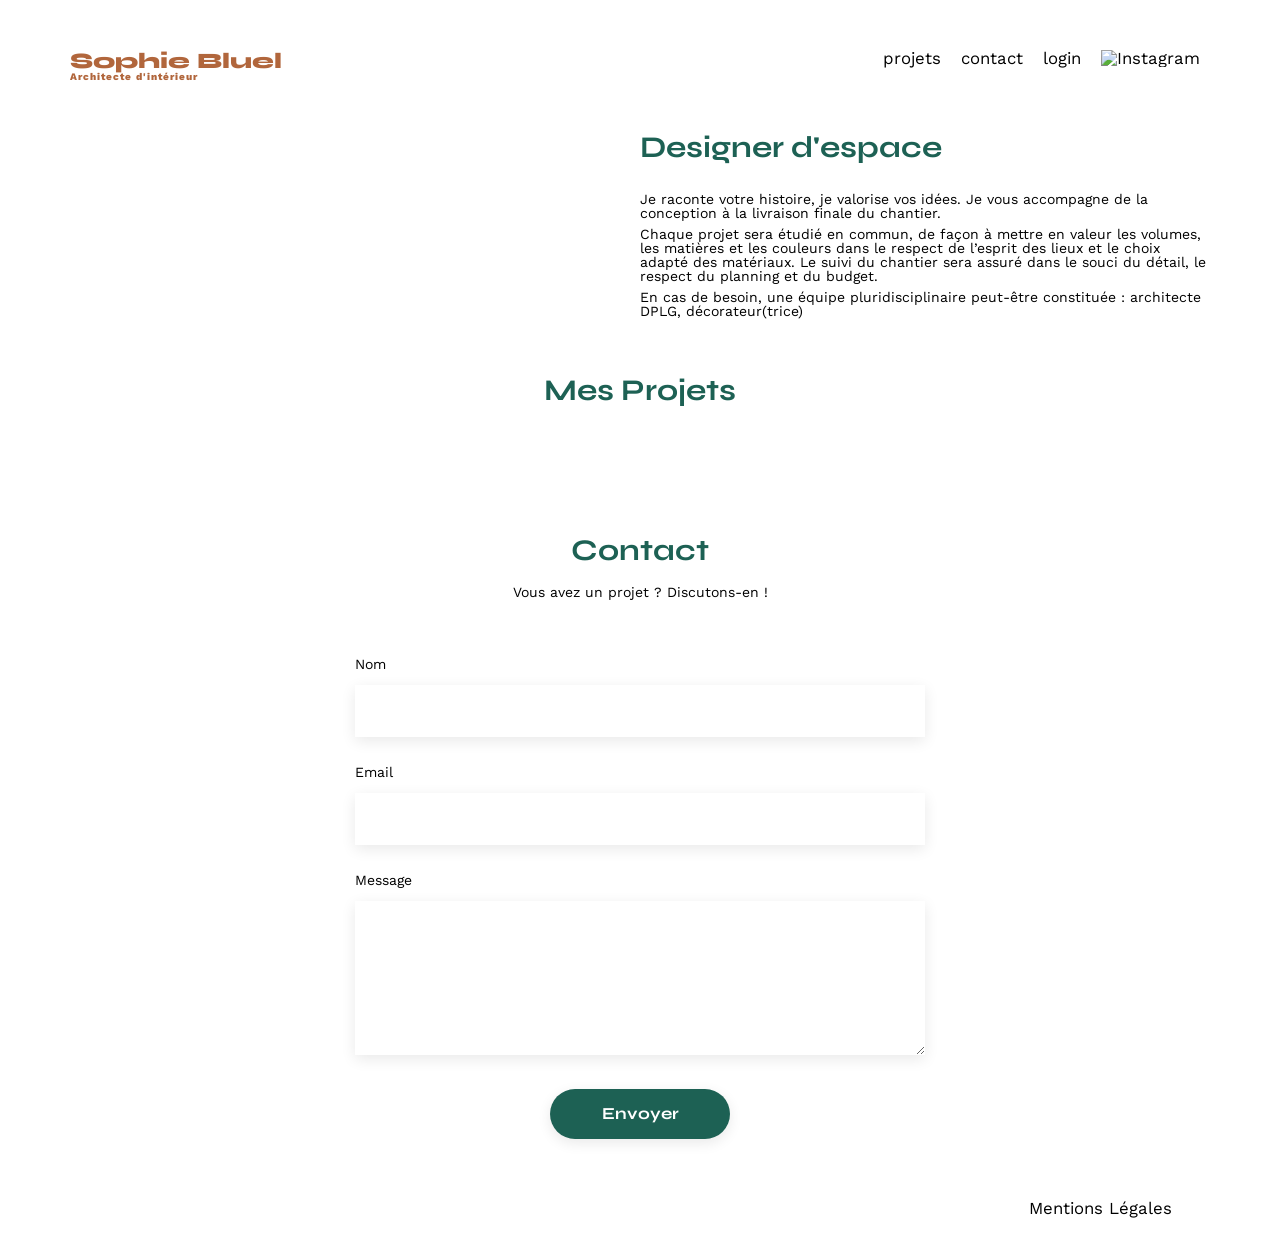
==== FrontEnd/index.html @ 4e885aa6 "Implémentation de la galerie, des filtres et création de la page login" ====
<!DOCTYPE html>
<html lang="fr">

<head>
	<meta charset="UTF-8">
	<title>Sophie Bluel - Architecte d'intérieur</title>
	<meta name="viewport" content="width=device-width, initial-scale=1.0">
	<link rel="preconnect" href="https://fonts.googleapis.com">
	<link rel="preconnect" href="https://fonts.gstatic.com" crossorigin>
	<link href="https://fonts.googleapis.com/css2?family=Syne:wght@700;800&family=Work+Sans&display=swap"
		rel="stylesheet">
	<meta name="description" content="">
	<link rel="stylesheet" href="./assets/style.css">
	<script src="./assets/main.js" defer></script>
</head>

<body>
	<header>
		<h1>Sophie Bluel <span>Architecte d'intérieur</span></h1>
		<nav>
			<ul>
				<li>projets</li>
				<li>contact</li>
				<li><a href="login.html">login</a></li>
				<li><img src="./assets/icons/instagram.png" alt="Instagram"></li>
			</ul>
		</nav>
	</header>
	<main>
		<section id="introduction">
			<figure>
				<img src="./assets/images/sophie-bluel.png" alt="">
			</figure>
			<article>
				<h2>Designer d'espace</h2>
				<p>Je raconte votre histoire, je valorise vos idées. Je vous accompagne de la conception à la livraison
					finale du chantier.</p>
				<p>Chaque projet sera étudié en commun, de façon à mettre en valeur les volumes, les matières et les
					couleurs dans le respect de l’esprit des lieux et le choix adapté des matériaux. Le suivi du
					chantier sera assuré dans le souci du détail, le respect du planning et du budget.</p>
				<p>En cas de besoin, une équipe pluridisciplinaire peut-être constituée : architecte DPLG,
					décorateur(trice)</p>
			</article>
		</section>
		<section id="portfolio">
			<h2>Mes Projets</h2>
			<div class="filters">
				<!-- Ajout ici des boutons de filtres function categoryButtons dans main.js-->
			</div>
			<div class="gallery">
				<!-- Ajout ici des éléments via function workElements dans main.js-->
			</div>
		</section>
		<section id="contact">
			<h2>Contact</h2>
			<p>Vous avez un projet ? Discutons-en !</p>
			<form action="#" method="post">
				<label for="name">Nom</label>
				<input type="text" name="name" id="name">
				<label for="email">Email</label>
				<input type="email" name="email" id="email">
				<label for="message">Message</label>
				<textarea name="message" id="message" cols="30" rows="10"></textarea>
				<input type="submit" value="Envoyer">
			</form>
		</section>
	</main>

	<footer>
		<nav>
			<ul>
				<li>Mentions Légales</li>
			</ul>
		</nav>
	</footer>
</body>

</html>
---- FrontEnd/assets/style.css ----
/* http://meyerweb.com/eric/tools/css/reset/
   v2.0 | 20110126
   License: none (public domain)
*/

html,
body,
div,
span,
applet,
object,
iframe,
h1,
h2,
h3,
h4,
h5,
h6,
p,
blockquote,
pre,
a,
abbr,
acronym,
address,
big,
cite,
code,
del,
dfn,
em,
img,
ins,
kbd,
q,
s,
samp,
small,
strike,
strong,
sub,
sup,
tt,
var,
b,
u,
i,
center,
dl,
dt,
dd,
ol,
ul,
li,
fieldset,
form,
label,
legend,
table,
caption,
tbody,
tfoot,
thead,
tr,
th,
td,
article,
aside,
canvas,
details,
embed,
figure,
figcaption,
footer,
header,
hgroup,
menu,
nav,
output,
ruby,
section,
summary,
time,
mark,
audio,
video {
	margin: 0;
	padding: 0;
	border: 0;
	font-size: 100%;
	font: inherit;
	vertical-align: baseline;
}

/* HTML5 display-role reset for older browsers */
article,
aside,
details,
figcaption,
figure,
footer,
header,
hgroup,
menu,
nav,
section {
	display: block;
}

body {
	line-height: 1;
}

ol,
ul {
	list-style: none;
}

blockquote,
q {
	quotes: none;
}

blockquote:before,
blockquote:after,
q:before,
q:after {
	content: '';
	content: none;
}

table {
	border-collapse: collapse;
	border-spacing: 0;
}

/** end reset css**/
body {
	max-width: 1140px;
	margin: auto;
	font-family: 'Work Sans';
	font-size: 14px;
}

header {
	display: flex;
	justify-content: space-between;
	margin: 50px 0
}

section {
	margin: 50px 0
}

h1 {
	display: flex;
	flex-direction: column;
	font-family: 'Syne';
	font-size: 22px;
	font-weight: 800;
	color: #B1663C
}

h1>span {
	font-family: 'Work Sans';
	font-size: 10px;
	letter-spacing: 0.1em;
	;
}

h2 {
	font-family: 'Syne';
	font-weight: 700;
	font-size: 30px;
	color: #1D6154
}

nav ul {
	display: flex;
	align-items: center;
	list-style-type: none;

}

nav li {
	padding: 0 10px;
	font-size: 1.2em;
}

li:hover {
	color: #B1663C;
}

#introduction {
	display: flex;
	align-items: center;
}

#introduction figure {
	flex: 1
}

#introduction img {
	display: block;
	margin: auto;
	width: 80%;
}

#introduction article {
	flex: 1
}

#introduction h2 {
	margin-bottom: 1em;
}

#introduction p {
	margin-bottom: 0.5em;
}

/********* STYLE BOUTONS FILTRES ********/
.filters {
	display: flex;
	justify-content: center;
	gap: 10px;
	margin-bottom: 50px;
	margin-top: 20px;
}

.filter-button {
	color: #1D6154;
	border: 2px solid #1D6154;
	border-radius: 60px;
	font-family: 'Syne';
	font-weight: 700;
	font-size: 16px;
	padding: 9px 15px;
	cursor: pointer;
	background-color: white;
}

.filter-button:hover {
	background-color: #1D6154;
	color: white;
}


/********** FIN STYLE BOUTONS FILTRES *********/

#portfolio h2 {
	text-align: center;
	margin-bottom: 1em;
}

.gallery {
	width: 100%;
	display: grid;
	grid-template-columns: 1fr 1fr 1fr;
	grid-column-gap: 20px;
	grid-row-gap: 20px;
}

.gallery img {
	width: 100%;

}

#contact {
	width: 50%;
	margin: auto;
}

#contact>* {
	text-align: center;

}

#contact h2 {
	margin-bottom: 20px;
}

#contact form {
	text-align: left;
	margin-top: 30px;
	display: flex;
	flex-direction: column;
}

#contact input {
	height: 50px;
	font-size: 1.2em;
	border: none;
	box-shadow: 0px 4px 14px rgba(0, 0, 0, 0.09);
}

#contact label {
	margin: 2em 0 1em 0;
}

#contact textarea {
	border: none;
	box-shadow: 0px 4px 14px rgba(0, 0, 0, 0.09);
}

input[type="submit"] {
	font-family: 'Syne';
	font-weight: 700;
	color: white;
	background-color: #1D6154;
	margin: 2em auto;
	width: 180px;
	text-align: center;
	border-radius: 60px;
}

/***** LOGIN PAGE ******/

h1 a {
	text-decoration: none;
	color: #B1663C;
}

.forgot-password {
	color: black;
	text-decoration: underline;
	font-size: 14px;
	margin-top: 5px;
	display: inline-block;
	text-align: center;
}

nav a {
	text-decoration: none;
	color: black;
}

nav a:hover {
	color: #B1663C;
}

/***** FIN LOGIN PAGE ******/


footer nav ul {
	display: flex;
	justify-content: flex-end;
	margin: 2em
}
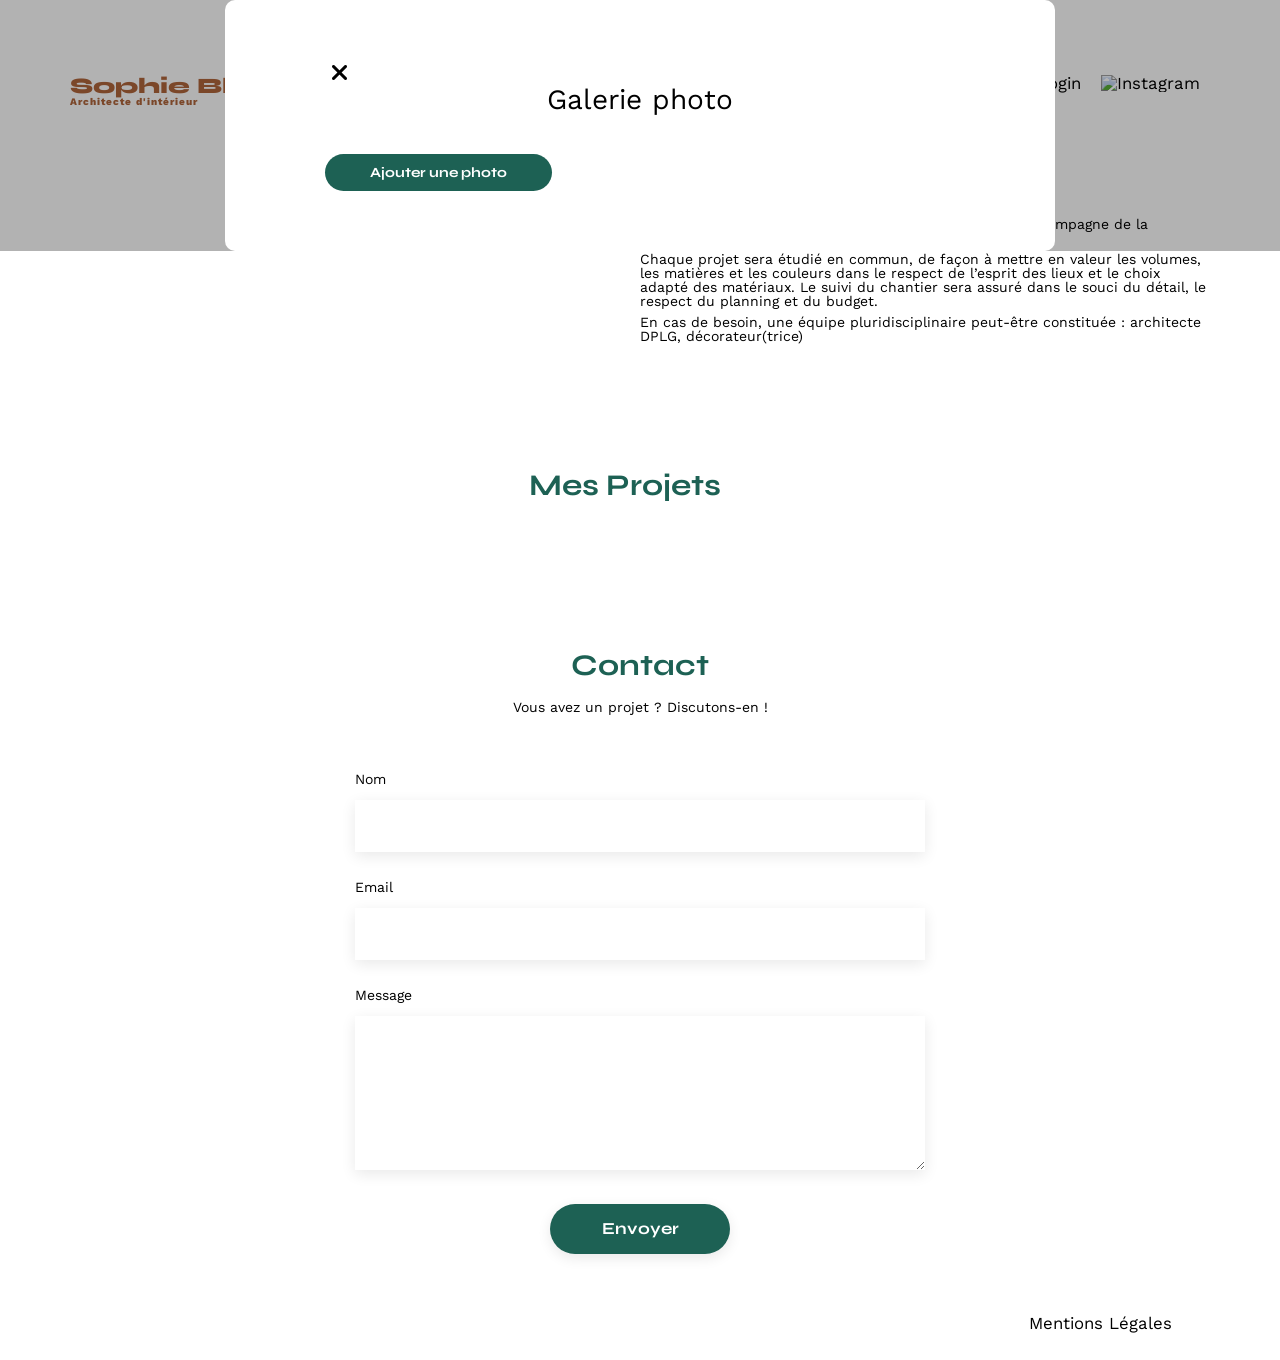
==== commit b2990b08: "fin gestion page de connexion, début modale, organisation dossier JS" ====
--- a/FrontEnd/index.html
+++ b/FrontEnd/index.html
@@ -9,12 +9,16 @@
 	<link rel="preconnect" href="https://fonts.gstatic.com" crossorigin>
 	<link href="https://fonts.googleapis.com/css2?family=Syne:wght@700;800&family=Work+Sans&display=swap"
 		rel="stylesheet">
+	<link rel="stylesheet" href="https://cdnjs.cloudflare.com/ajax/libs/font-awesome/6.2.1/css/all.min.css"
+		integrity="sha512-MV7K8+y+gLIBoVD59lQIYicR65iaqukzvf/nwasF0nqhPay5w/9lJmVM2hMDcnK1OnMGCdVK+iQrJ7lzPJQd1w=="
+		crossorigin="anonymous" referrerpolicy="no-referrer" />
 	<meta name="description" content="">
 	<link rel="stylesheet" href="./assets/style.css">
-	<script src="./assets/main.js" defer></script>
+	<script src="./JS/main.js" defer></script>
 </head>
 
 <body>
+	<!-- Mode administrateur gérer en JS dans main.js -->
 	<header>
 		<h1>Sophie Bluel <span>Architecte d'intérieur</span></h1>
 		<nav>
@@ -33,7 +37,8 @@
 			</figure>
 			<article>
 				<h2>Designer d'espace</h2>
-				<p>Je raconte votre histoire, je valorise vos idées. Je vous accompagne de la conception à la livraison
+				<p>Je raconte votre histoire, je valorise vos idées. Je vous accompagne de la conception à la
+					livraison
 					finale du chantier.</p>
 				<p>Chaque projet sera étudié en commun, de façon à mettre en valeur les volumes, les matières et les
 					couleurs dans le respect de l’esprit des lieux et le choix adapté des matériaux. Le suivi du
@@ -43,14 +48,37 @@
 			</article>
 		</section>
 		<section id="portfolio">
-			<h2>Mes Projets</h2>
+			<div class="container-editMode">
+				<h2>Mes Projets</h2>
+				<div class="editMode">
+					<!--Ajout ici de l'icone et du <p> modifiez en mode admin-->
+				</div>
+			</div>
 			<div class="filters">
 				<!-- Ajout ici des boutons de filtres function categoryButtons dans main.js-->
 			</div>
+
 			<div class="gallery">
 				<!-- Ajout ici des éléments via function workElements dans main.js-->
 			</div>
 		</section>
+		<!-- ***** MODAL1 ***** -->
+		<aside id="modal1" class="modal" aria-hidden="true" role="dialog" aria-labelledby="titlemodal"
+			style="display:flex;">
+
+			<div class="modal-wrapper js-modal-close">
+
+				<button class="close-modal js-modal-close">
+					<i class="fa-solid fa-xmark"></i>
+				</button>
+
+				<h3 id="titlemodal">Galerie photo</h3>
+
+				<div class="modal-gallery"></div>
+				<button class="btn-add-photo">Ajouter une photo</button>
+			</div>
+
+		</aside>
 		<section id="contact">
 			<h2>Contact</h2>
 			<p>Vous avez un projet ? Discutons-en !</p>
--- a/FrontEnd/assets/style.css
+++ b/FrontEnd/assets/style.css
@@ -137,7 +137,7 @@
 /** end reset css**/
 body {
 	max-width: 1140px;
-	margin: auto;
+	margin: 75px auto 0 auto;
 	font-family: 'Work Sans';
 	font-size: 14px;
 }
@@ -145,7 +145,7 @@
 header {
 	display: flex;
 	justify-content: space-between;
-	margin: 50px 0
+	margin: 50px 0;
 }
 
 section {
@@ -185,6 +185,7 @@
 nav li {
 	padding: 0 10px;
 	font-size: 1.2em;
+	cursor: pointer;
 }
 
 li:hover {
@@ -217,6 +218,56 @@
 #introduction p {
 	margin-bottom: 0.5em;
 }
+
+/***** EDIT PAGE *****/
+
+.edit {
+	position: absolute;
+	top: 0;
+	left: 0;
+	width: 100%;
+	background-color: black;
+	color: white;
+	height: 45px;
+	font-family: 'Work Sans';
+	display: flex;
+	justify-content: center;
+	align-items: center;
+
+}
+
+.edit p {
+	display: flex;
+	align-items: center;
+	gap: 10px;
+}
+
+.container-editMode {
+	display: flex;
+	justify-content: center;
+	gap: 30px;
+	margin-top: 120px;
+}
+
+.editMode {
+	display: flex;
+	justify-content: center;
+	align-items: center;
+	margin-bottom: 20px;
+	cursor: pointer;
+}
+
+.change-btn {
+	background: none;
+	border: none;
+	display: flex;
+	gap: 10px;
+	font-family: 'Work Sans';
+	font-size: 14px;
+	cursor: pointer;
+}
+
+
 
 /********* STYLE BOUTONS FILTRES ********/
 .filters {
@@ -315,11 +366,6 @@
 
 /***** LOGIN PAGE ******/
 
-h1 a {
-	text-decoration: none;
-	color: #B1663C;
-}
-
 .forgot-password {
 	color: black;
 	text-decoration: underline;
@@ -338,7 +384,64 @@
 	color: #B1663C;
 }
 
-/***** FIN LOGIN PAGE ******/
+.error-message {
+	color: red;
+	font-weight: bold;
+	margin-top: 10px;
+	text-align: center;
+}
+
+/***** MODAL1 ******/
+
+.modal {
+	position: fixed;
+	display: flex;
+	align-items: center;
+	justify-content: center;
+	top: 0;
+	left: 0;
+	width: 100%;
+	background: rgba(0, 0, 0, 0.3);
+}
+
+.modal-wrapper {
+	overflow: auto;
+	background-color: #FFF;
+	width: 630px;
+	max-width: 90%;
+	border-radius: 10px;
+	padding: 60px 100px;
+}
+
+.modal h3 {
+	font-family: 'Work Sans';
+	font-size: 28px;
+	color: black;
+	margin-bottom: 40px;
+	font-weight: 400;
+	text-align: center;
+}
+
+.close-modal {
+	background: none;
+	border: none;
+	display: flex;
+	font-size: 24px;
+	cursor: pointer;
+
+}
+
+.btn-add-photo {
+	font-family: 'Syne';
+	font-weight: 700;
+	font-size: 14px;
+	color: white;
+	background-color: #1D6154;
+	text-align: center;
+	border-radius: 60px;
+	border: none;
+	padding: 10px 45px 10px 45px;
+}
 
 
 footer nav ul {
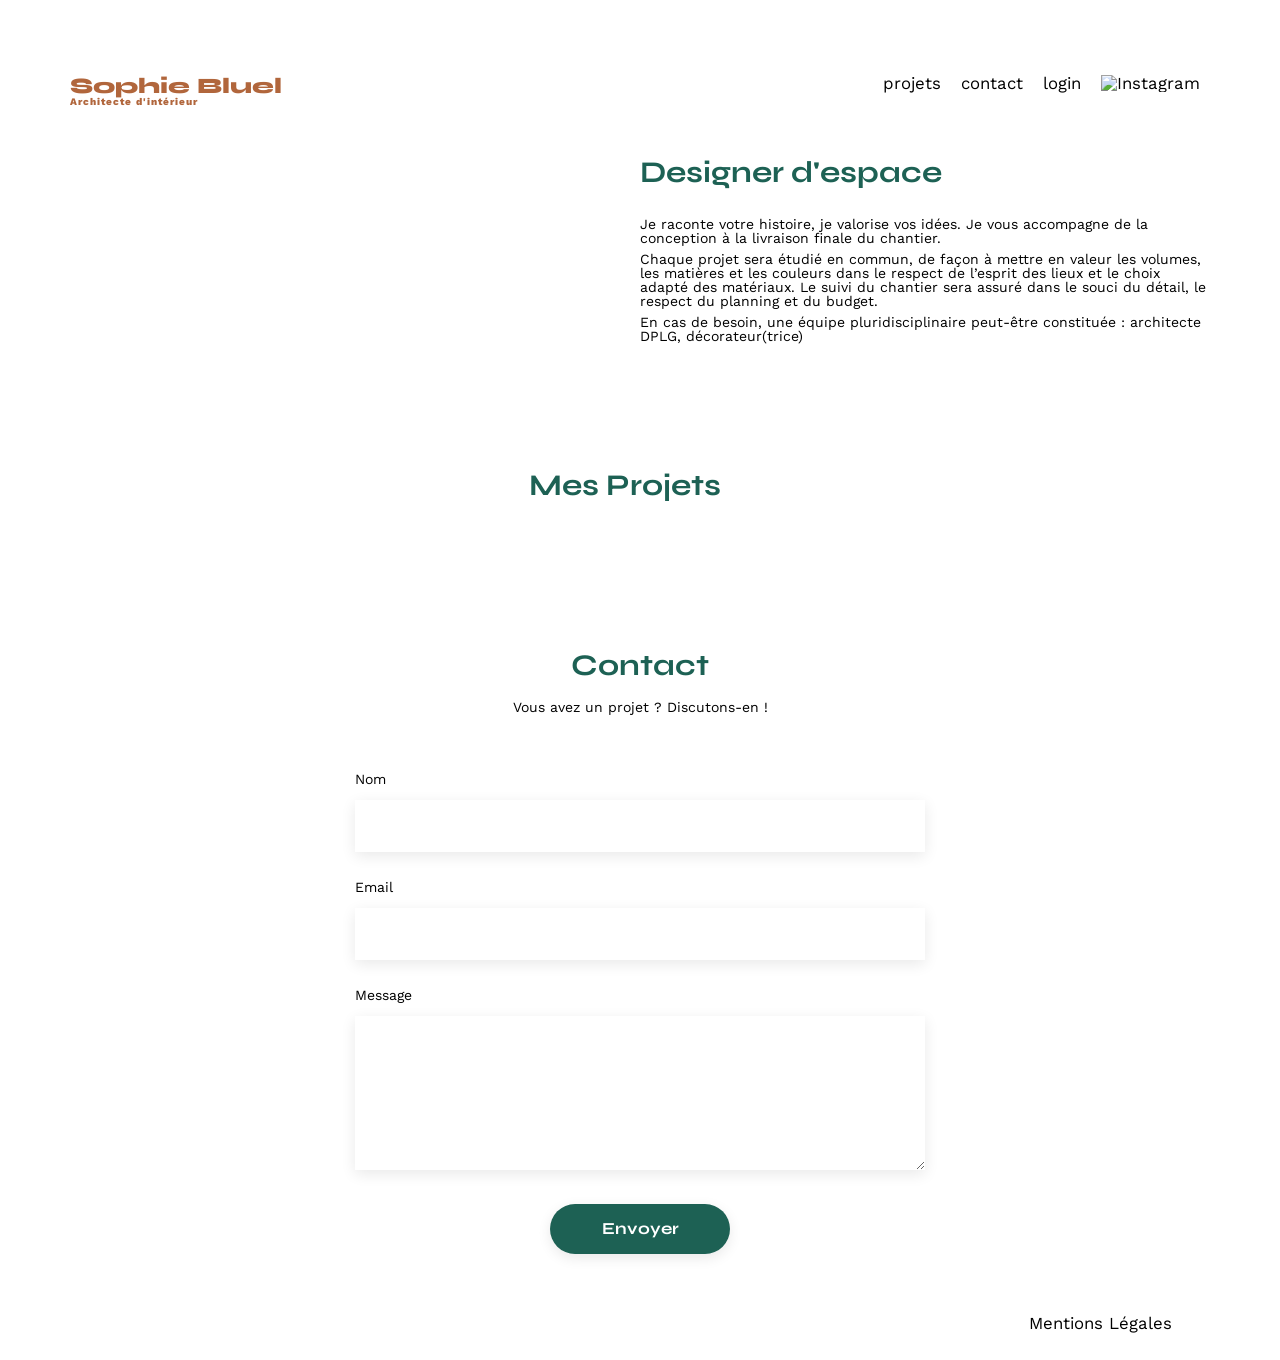
==== commit 1b39409d: "gestion modale 1 et 2 jusqu'à la suppression des travaux" ====
--- a/FrontEnd/index.html
+++ b/FrontEnd/index.html
@@ -15,6 +15,7 @@
 	<meta name="description" content="">
 	<link rel="stylesheet" href="./assets/style.css">
 	<script src="./JS/main.js" defer></script>
+	<script src="./JS/admin.js" defer></script>
 </head>
 
 <body>
@@ -63,21 +64,40 @@
 			</div>
 		</section>
 		<!-- ***** MODAL1 ***** -->
-		<aside id="modal1" class="modal" aria-hidden="true" role="dialog" aria-labelledby="titlemodal"
-			style="display:flex;">
+		<aside id="modal-gallery-element" class="modal" aria-hidden="true" role="dialog"
+			aria-labelledby="modal-gallery-title">
 
-			<div class="modal-wrapper js-modal-close">
+			<div class="overlay modal-trigger"></div>
 
-				<button class="close-modal js-modal-close">
-					<i class="fa-solid fa-xmark"></i>
-				</button>
+			<div class="modal-wrapper">
 
-				<h3 id="titlemodal">Galerie photo</h3>
+				<h3 id="modal-title">Galerie photo</h3>
 
 				<div class="modal-gallery"></div>
-				<button class="btn-add-photo">Ajouter une photo</button>
+
+				<div class="modal-line"></div>
+
 			</div>
+		</aside>
+		<!-- ***** MODAL2 ***** -->
+		<aside id="modal-add-photo" class="modal" aria-hidden="true" role="dialog" aria-labelledby="titlemodal">
 
+			<div class="overlay modal-trigger"></div>
+
+			<div class="modal-wrapper">
+
+				<h3 id="titlemodal">Ajout photo</h3>
+
+				<form class="form-add-photo">
+
+					<div class="form-upload"></div>
+
+					<div class="form-fields"></div>
+
+					<div class="modal-line"></div>
+
+				</form>
+			</div>
 		</aside>
 		<section id="contact">
 			<h2>Contact</h2>
--- a/FrontEnd/assets/style.css
+++ b/FrontEnd/assets/style.css
@@ -391,38 +391,116 @@
 	text-align: center;
 }
 
-/***** MODAL1 ******/
+/***** MODALE ******/
 
 .modal {
+	display: none;
 	position: fixed;
-	display: flex;
 	align-items: center;
 	justify-content: center;
 	top: 0;
 	left: 0;
 	width: 100%;
+}
+
+
+.modal.active {
+	display: flex;
+}
+
+.overlay {
+	position: absolute;
+	width: 100%;
+	height: 100%;
 	background: rgba(0, 0, 0, 0.3);
 }
 
 .modal-wrapper {
+	position: relative;
 	overflow: auto;
 	background-color: #FFF;
-	width: 630px;
+	width: 500px;
 	max-width: 90%;
+	max-height: 40%;
 	border-radius: 10px;
-	padding: 60px 100px;
-}
+	padding: 30px 80px;
+	display: flex;
+	flex-direction: column;
+	justify-content: center;
+	align-items: center;
+}
+
 
 .modal h3 {
 	font-family: 'Work Sans';
 	font-size: 28px;
 	color: black;
-	margin-bottom: 40px;
+	margin-top: 40px;
+	margin-bottom: 50px;
 	font-weight: 400;
 	text-align: center;
 }
 
+/*modale 1*/
+.modal-gallery {
+	width: 100%;
+	display: flex;
+	flex-wrap: wrap;
+	align-items: center;
+	gap: 10px;
+	margin-bottom: 30px;
+
+}
+
+/*modale 1*/
+.gallery-item {
+	position: relative;
+	width: calc((100% - 40px) / 5);
+	margin: 0;
+}
+
+/*modale 1*/
+.gallery-item img {
+	width: 100%;
+	height: 120px;
+	object-fit: cover;
+}
+
+/*modale 1*/
+.delete-icon {
+	position: absolute;
+	top: 5px;
+	right: 5px;
+	background-color: black;
+	color: white;
+	width: 19px;
+	height: 19px;
+	border: none;
+	border-radius: 2px;
+	display: flex;
+	align-items: center;
+	justify-content: center;
+	cursor: pointer;
+	font-size: 11px;
+}
+
+/*modale 2*/
+.back-modal {
+	position: absolute;
+	top: 25px;
+	left: 30px;
+	background: none;
+	border: none;
+	display: flex;
+	font-size: 24px;
+	cursor: pointer;
+}
+
+/*modale 1 et 2*/
 .close-modal {
+	position: absolute;
+	top: 25px;
+	right: 30px;
 	background: none;
 	border: none;
 	display: flex;
@@ -431,7 +509,8 @@
 
 }
 
-.btn-add-photo {
+/*modale 1*/
+.modal-btn-add-photo {
 	font-family: 'Syne';
 	font-weight: 700;
 	font-size: 14px;
@@ -443,9 +522,120 @@
 	padding: 10px 45px 10px 45px;
 }
 
+/*modale 1 et 2*/
+.modal-line {
+	border-top: 1px solid #B3B3B3;
+	width: 100%;
+	margin-top: 40px;
+	margin-bottom: 35px;
+}
+
+/*modale 2*/
+.form-upload {
+	background-color: #E8F1F6;
+	width: 100%;
+	height: 170px;
+	border-radius: 3px;
+	display: flex;
+	flex-direction: column;
+	align-items: center;
+	justify-content: center;
+	margin-bottom: 10px;
+	position: relative;
+
+}
+
+/*modale 2*/
+.form-add-photo {
+	width: 100%;
+	display: flex;
+	flex-direction: column;
+	align-items: center;
+}
+
+/*modale 2*/
+.form-fields {
+	width: 100%;
+	display: flex;
+	flex-direction: column;
+	align-items: flex-start;
+}
+
+/*modale 2*/
+.icon-image {
+	font-size: 60px;
+	color: #B9C5CC;
+	margin-bottom: 10px;
+}
+
+/*modale 2*/
+.form-upload-btn {
+	background-color: #CBD6DC;
+	color: #306685;
+	padding: 10px 33px;
+	border-radius: 50px;
+	font-weight: 500;
+	cursor: pointer;
+	margin-bottom: 5px;
+	font-family: 'Work Sans';
+}
+
+/*modale 2*/
+.form-upload p {
+	color: #444444;
+	font-size: 10px;
+}
+
+/*modale 2*/
+.form-fields input {
+	width: 100%;
+	height: 50px;
+	font-size: 1.2em;
+	border: none;
+	box-shadow: 0px 4px 14px rgba(0, 0, 0, 0.09);
+}
+
+/*modale 2*/
+#form-category {
+	width: 100%;
+	height: 50px;
+	font-size: 1.2em;
+	border: none;
+	box-shadow: 0px 4px 14px rgba(0, 0, 0, 0.09);
+}
+
+/*modale 2*/
+.form-fields label {
+	margin: 2em 0 1em 0;
+}
+
+/*modale 2*/
+.modal-btn-validate {
+	font-family: 'Syne';
+	font-weight: 700;
+	font-size: 14px;
+	color: white;
+	text-align: center;
+	border-radius: 60px;
+	border: none;
+	padding: 10px 65px;
+	width: 50%;
+}
+
+.modal-btn-validate:disabled {
+	background-color: #A7A7A7;
+	cursor: not-allowed;
+
+}
+
+/*modale 2*/
+.modal-btn-validate:not(:disabled) {
+	background-color: #1D6154;
+}
+
 
 footer nav ul {
 	display: flex;
 	justify-content: flex-end;
-	margin: 2em
+	margin: 2em;
 }
